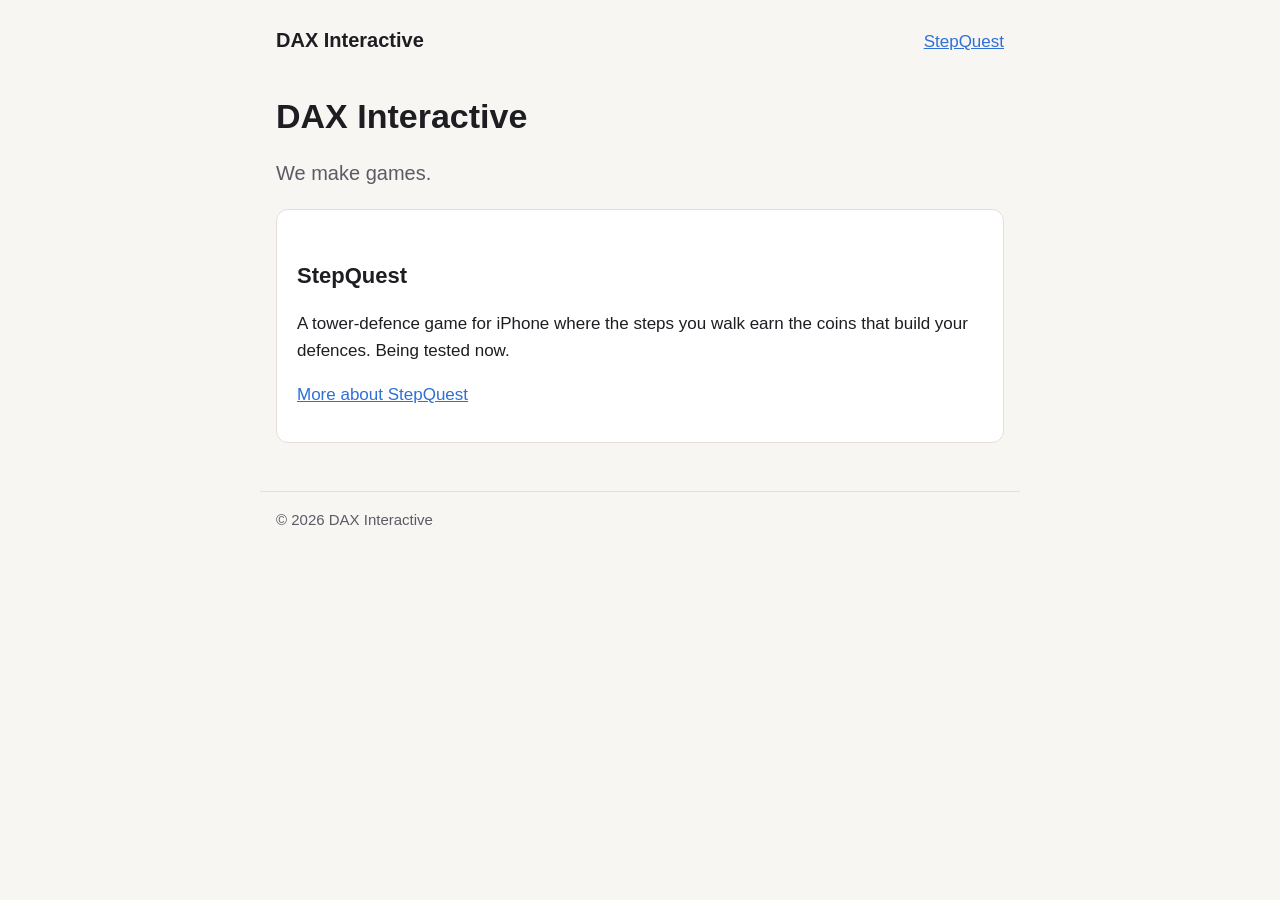
==== index.html @ 1858ae25 "Add a basic DAX Interactive site with the StepQuest privacy policy Co-Authored-By: Claude Opus 5.5 <" ====
<!doctype html>
<html lang="en-GB">
<head>
	<meta charset="utf-8">
	<meta name="viewport" content="width=device-width, initial-scale=1">
	<title>DAX Interactive</title>
	<meta name="description" content="DAX Interactive makes games.">
	<link rel="stylesheet" href="/style.css">
</head>
<body>
	<header>
		<a class="name" href="/">DAX Interactive</a>
		<nav><a href="/stepquest/">StepQuest</a></nav>
	</header>
	<main>
		<h1>DAX Interactive</h1>
		<p class="lead">We make games.</p>

		<div class="card">
			<h2>StepQuest</h2>
			<p>A tower-defence game for iPhone where the steps you walk earn the coins that build your defences. Being tested now.</p>
			<p><a href="/stepquest/">More about StepQuest</a></p>
		</div>
	</main>
	<footer>© 2026 DAX Interactive</footer>
</body>
</html>
---- style.css ----
/* DAX Interactive: one small stylesheet for every page. Colours are set
   once here, with a dark version for phones and computers set to dark mode. */
:root {
	--background: #f7f6f2;
	--surface: #ffffff;
	--text: #1d1d22;
	--muted: #5b5b66;
	--accent: #2f6fd6;
	--border: #e2e0d8;
}

@media (prefers-color-scheme: dark) {
	:root {
		--background: #15161a;
		--surface: #1e2026;
		--text: #ececf0;
		--muted: #a4a4b0;
		--accent: #7aa7ff;
		--border: #30323a;
	}
}

* { box-sizing: border-box; }

body {
	margin: 0;
	background: var(--background);
	color: var(--text);
	font: 17px/1.6 -apple-system, BlinkMacSystemFont, "Segoe UI", Roboto, Helvetica, Arial, sans-serif;
}

header, main, footer {
	max-width: 760px;
	margin: 0 auto;
	padding: 0 16px;
}

header {
	display: flex;
	flex-wrap: wrap;
	gap: 8px 24px;
	align-items: baseline;
	justify-content: space-between;
	padding-top: 24px;
	padding-bottom: 8px;
}

header .name {
	font-weight: 700;
	font-size: 20px;
	color: var(--text);
	text-decoration: none;
}

nav a { margin-left: 16px; }
nav a:first-child { margin-left: 0; }

a { color: var(--accent); }

h1 { font-size: 34px; line-height: 1.2; margin: 32px 0 8px; }
h2 { font-size: 22px; margin: 32px 0 8px; }

.lead { font-size: 20px; color: var(--muted); }
.muted { color: var(--muted); }

.card {
	background: var(--surface);
	border: 1px solid var(--border);
	border-radius: 12px;
	padding: 16px 20px;
	margin: 16px 0;
}

table { width: 100%; border-collapse: collapse; margin: 8px 0 16px; }
th, td { text-align: left; vertical-align: top; padding: 8px; border-bottom: 1px solid var(--border); }
th { font-weight: 600; }

footer {
	margin-top: 48px;
	padding-top: 16px;
	padding-bottom: 32px;
	border-top: 1px solid var(--border);
	color: var(--muted);
	font-size: 15px;
}
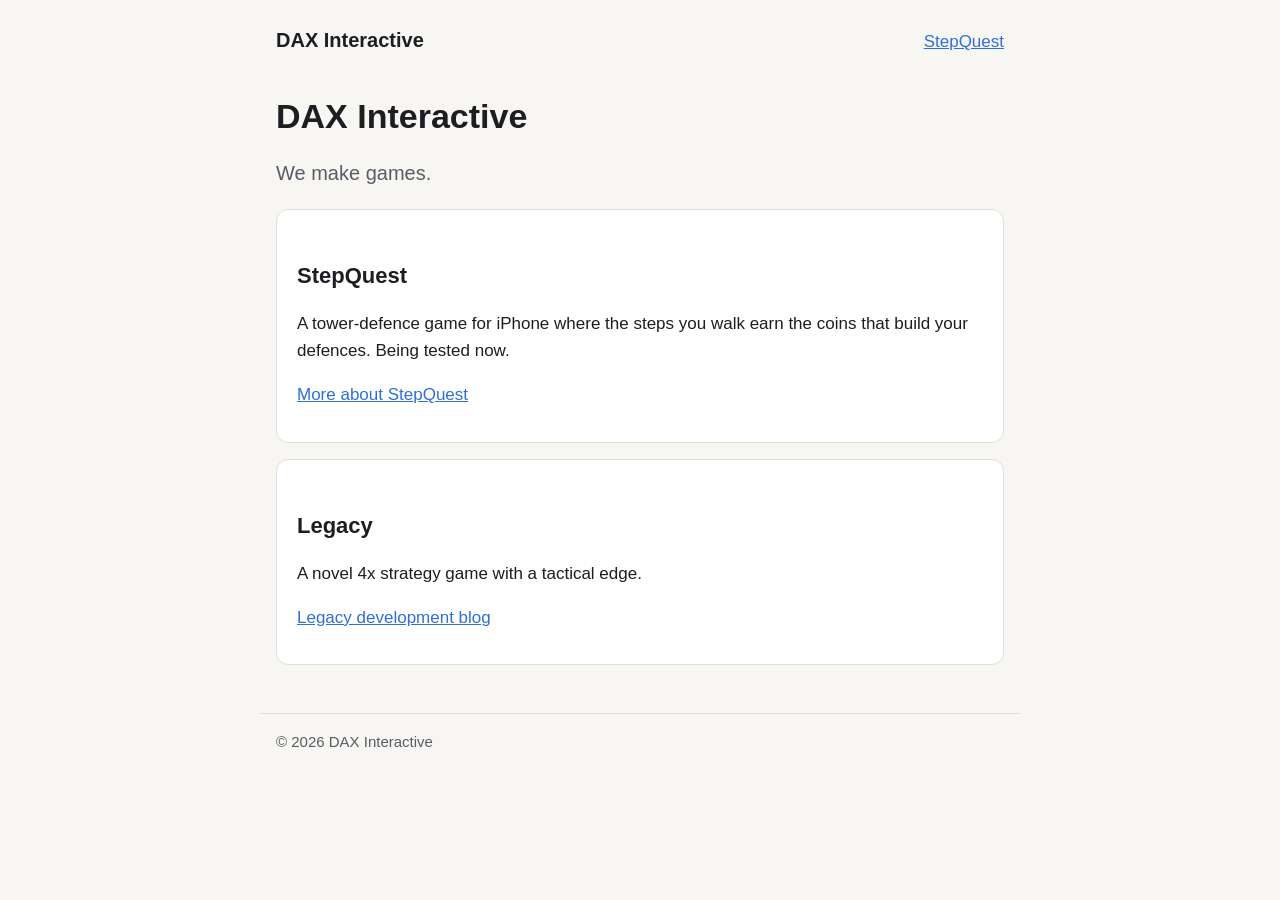
==== commit 59fb947f: "Adds update 1 and relevant resources" ====
--- a/index.html
+++ b/index.html
@@ -21,6 +21,12 @@
 			<p>A tower-defence game for iPhone where the steps you walk earn the coins that build your defences. Being tested now.</p>
 			<p><a href="/stepquest/">More about StepQuest</a></p>
 		</div>
+
+		<div class="card">
+			<h2>Legacy</h2>
+			<p>A novel 4x strategy game with a tactical edge.</p>
+			<p><a href="/legacy/">Legacy development blog</a></p>
+		</div>
 	</main>
 	<footer>© 2026 DAX Interactive</footer>
 </body>
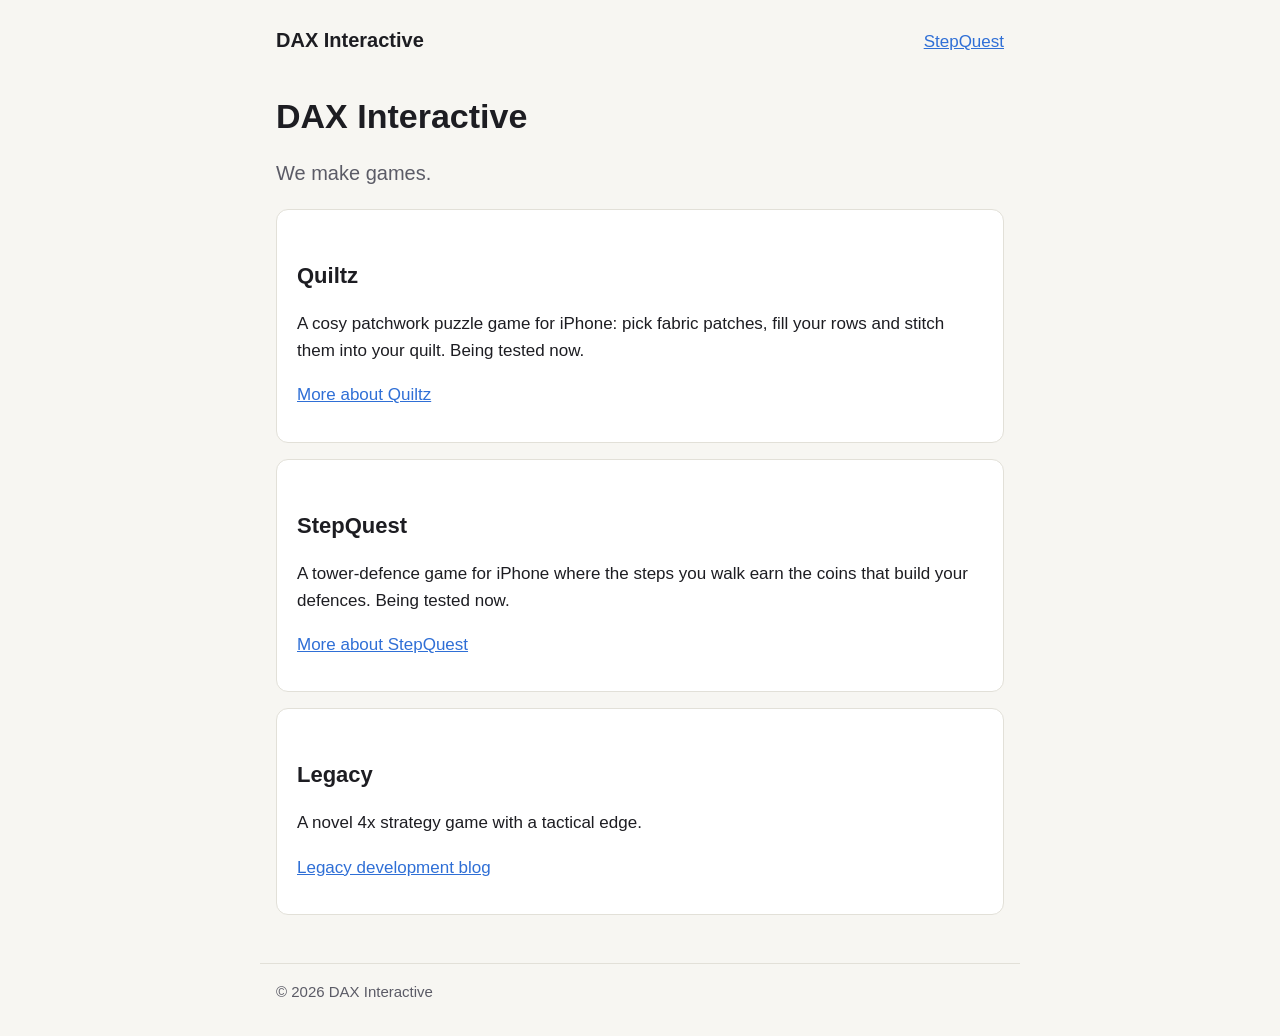
==== commit 4b398801: "Add the Quiltz game page and its privacy policy The game page has a sewing-table look in its own sty" ====
--- a/index.html
+++ b/index.html
@@ -17,6 +17,12 @@
 		<p class="lead">We make games.</p>
 
 		<div class="card">
+			<h2>Quiltz</h2>
+			<p>A cosy patchwork puzzle game for iPhone: pick fabric patches, fill your rows and stitch them into your quilt. Being tested now.</p>
+			<p><a href="/quiltz/">More about Quiltz</a></p>
+		</div>
+
+		<div class="card">
 			<h2>StepQuest</h2>
 			<p>A tower-defence game for iPhone where the steps you walk earn the coins that build your defences. Being tested now.</p>
 			<p><a href="/stepquest/">More about StepQuest</a></p>
--- a/style.css
+++ b/style.css
@@ -83,3 +83,21 @@
 	color: var(--muted);
 	font-size: 15px;
 }
+
+/* Phone screenshots side by side; they shrink to fit narrow screens. */
+.screenshots {
+	display: flex;
+	gap: 16px;
+	justify-content: center;
+	margin: 24px 0;
+}
+.screenshots img {
+	width: 100%;
+	max-width: 260px;
+	min-width: 0;
+	height: auto;
+	border-radius: 16px;
+	border: 1px solid var(--border);
+}
+
+li { margin: 4px 0; }
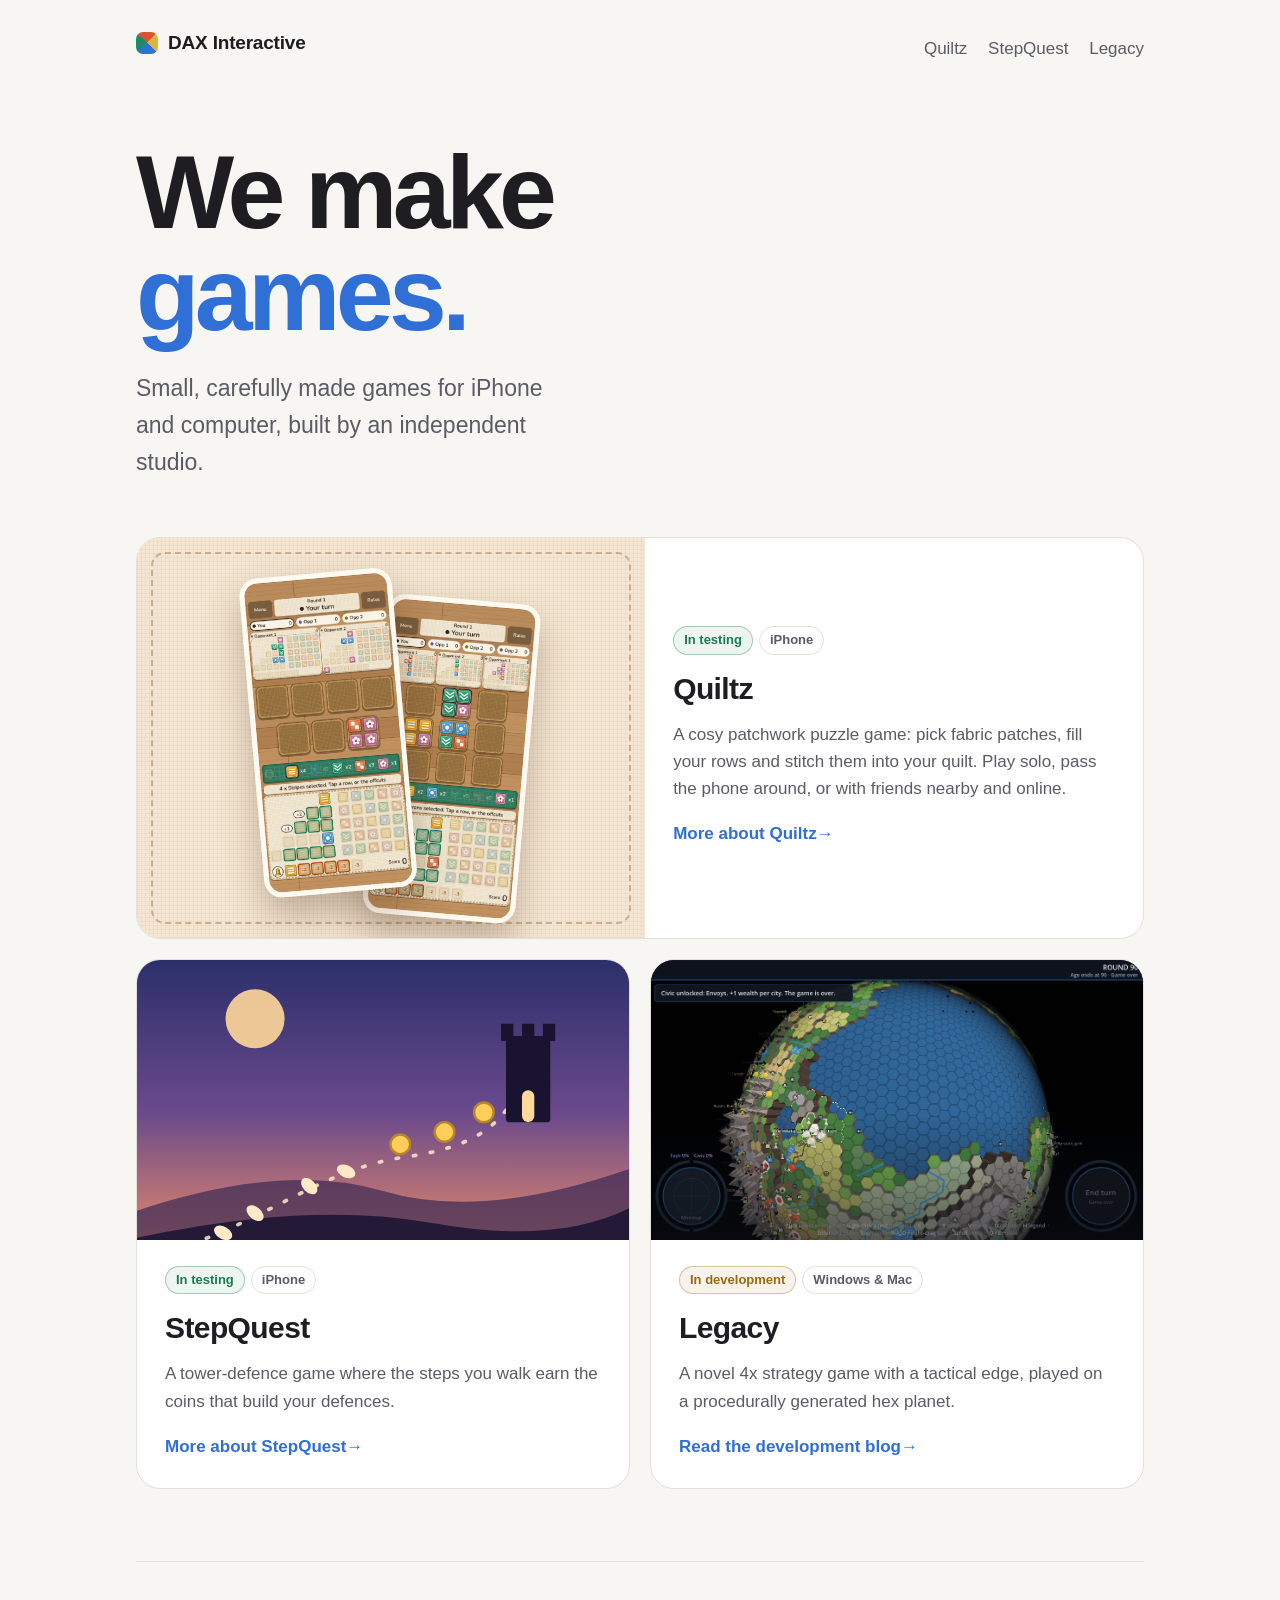
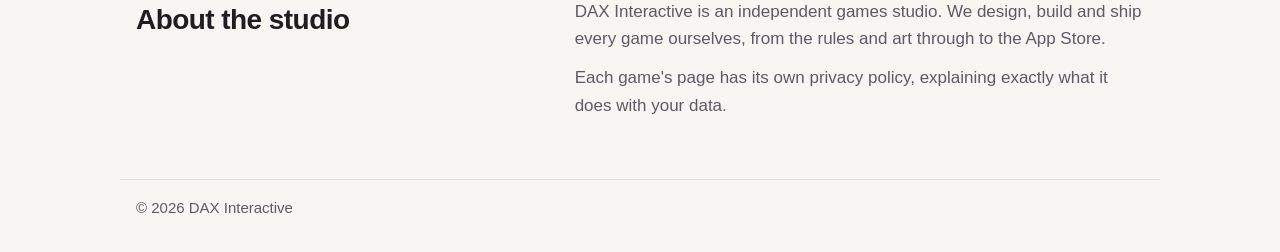
==== commit c51cf8ad: "Redesign the home page and brand the portfolio as DAX Interactive The home page gets a bolder intro " ====
--- a/index.html
+++ b/index.html
@@ -4,35 +4,94 @@
 	<meta charset="utf-8">
 	<meta name="viewport" content="width=device-width, initial-scale=1">
 	<title>DAX Interactive</title>
-	<meta name="description" content="DAX Interactive makes games.">
+	<meta name="description" content="DAX Interactive makes games: Quiltz and StepQuest for iPhone, and Legacy, a 4x strategy game in development.">
 	<link rel="stylesheet" href="/style.css">
+	<link rel="stylesheet" href="/home.css">
 </head>
-<body>
+<body class="home">
 	<header>
 		<a class="name" href="/">DAX Interactive</a>
-		<nav><a href="/stepquest/">StepQuest</a></nav>
+		<nav>
+			<a href="/quiltz/">Quiltz</a>
+			<a href="/stepquest/">StepQuest</a>
+			<a href="/legacy/">Legacy</a>
+		</nav>
 	</header>
 	<main>
-		<h1>DAX Interactive</h1>
-		<p class="lead">We make games.</p>
+		<section class="intro">
+			<h1>We make<br><span>games.</span></h1>
+			<p class="lead">Small, carefully made games for iPhone and computer, built by an independent studio.</p>
+		</section>
 
-		<div class="card">
-			<h2>Quiltz</h2>
-			<p>A cosy patchwork puzzle game for iPhone: pick fabric patches, fill your rows and stitch them into your quilt. Being tested now.</p>
-			<p><a href="/quiltz/">More about Quiltz</a></p>
+		<div class="games">
+			<a class="game wide" href="/quiltz/">
+				<div class="art quiltz" aria-hidden="true">
+					<img src="/quiltz/images/match-three-players.png" width="430" height="932" alt="">
+					<img src="/quiltz/images/match-four-players.png" width="430" height="932" alt="">
+				</div>
+				<div class="body">
+					<ul class="chips"><li class="live">In testing</li><li>iPhone</li></ul>
+					<h2>Quiltz</h2>
+					<p>A cosy patchwork puzzle game: pick fabric patches, fill your rows and stitch them into your quilt. Play solo, pass the phone around, or with friends nearby and online.</p>
+					<span class="go">More about Quiltz</span>
+				</div>
+			</a>
+
+			<a class="game" href="/stepquest/">
+				<div class="art stepquest" aria-hidden="true">
+					<svg viewBox="0 0 400 280" preserveAspectRatio="xMidYMid slice">
+						<circle cx="96" cy="74" r="24" fill="#ffd89a" opacity=".9"/>
+						<path d="M0 230 Q 120 190 200 214 T 400 196 V280 H0Z" fill="#3b2a55" opacity=".7"/>
+						<path d="M0 252 Q 140 222 240 240 T 400 228 V280 H0Z" fill="#241a38"/>
+						<path d="M30 262 C 110 236 150 196 220 186 S 300 150 318 120" fill="none" stroke="#ffe9c7" stroke-width="3" stroke-dasharray="2 12" stroke-linecap="round" opacity=".85"/>
+						<g fill="#ffe9c7">
+							<ellipse cx="70" cy="248" rx="5" ry="8" transform="rotate(-60 70 248)"/>
+							<ellipse cx="96" cy="232" rx="5" ry="8" transform="rotate(-50 96 232)"/>
+							<ellipse cx="140" cy="210" rx="5" ry="8" transform="rotate(-45 140 210)"/>
+							<ellipse cx="170" cy="198" rx="5" ry="8" transform="rotate(-65 170 198)"/>
+						</g>
+						<g fill="#ffcf5a" stroke="#b9852a" stroke-width="2">
+							<circle cx="214" cy="176" r="8"/>
+							<circle cx="250" cy="166" r="8"/>
+							<circle cx="282" cy="150" r="8"/>
+						</g>
+						<g fill="#1a1330">
+							<rect x="300" y="88" width="36" height="70" rx="2"/>
+							<rect x="296" y="78" width="10" height="14"/>
+							<rect x="313" y="78" width="10" height="14"/>
+							<rect x="330" y="78" width="10" height="14"/>
+							<rect x="313" y="132" width="10" height="26" rx="5" fill="#ffd89a"/>
+						</g>
+					</svg>
+				</div>
+				<div class="body">
+					<ul class="chips"><li class="live">In testing</li><li>iPhone</li></ul>
+					<h2>StepQuest</h2>
+					<p>A tower-defence game where the steps you walk earn the coins that build your defences.</p>
+					<span class="go">More about StepQuest</span>
+				</div>
+			</a>
+
+			<a class="game" href="/legacy/">
+				<div class="art legacy" aria-hidden="true">
+					<img src="/legacy/resources/1/generated-world.jpg" width="1155" height="649" alt="" loading="lazy">
+				</div>
+				<div class="body">
+					<ul class="chips"><li class="dev">In development</li><li>Windows &amp; Mac</li></ul>
+					<h2>Legacy</h2>
+					<p>A novel 4x strategy game with a tactical edge, played on a procedurally generated hex planet.</p>
+					<span class="go">Read the development blog</span>
+				</div>
+			</a>
 		</div>
 
-		<div class="card">
-			<h2>StepQuest</h2>
-			<p>A tower-defence game for iPhone where the steps you walk earn the coins that build your defences. Being tested now.</p>
-			<p><a href="/stepquest/">More about StepQuest</a></p>
-		</div>
-
-		<div class="card">
-			<h2>Legacy</h2>
-			<p>A novel 4x strategy game with a tactical edge.</p>
-			<p><a href="/legacy/">Legacy development blog</a></p>
-		</div>
+		<section class="about">
+			<h2>About the studio</h2>
+			<div>
+				<p>DAX Interactive is an independent games studio. We design, build and ship every game ourselves, from the rules and art through to the App Store.</p>
+				<p>Each game's page has its own privacy policy, explaining exactly what it does with your data.</p>
+			</div>
+		</section>
 	</main>
 	<footer>© 2026 DAX Interactive</footer>
 </body>
--- a/home.css
+++ b/home.css
@@ -0,0 +1,144 @@
+/* Home page only (<body class="home">), on top of style.css. Each game
+   card wears a little of its own game's look. */
+.home header, .home main, .home footer { max-width: 1040px; }
+
+.home header { padding-top: 28px; }
+.home header .name { font-size: 19px; letter-spacing: -0.01em; display: inline-flex; align-items: center; gap: 10px; }
+.home header .name::before { /* a small studio mark */
+	content: "";
+	width: 22px;
+	height: 22px;
+	border-radius: 7px;
+	background: conic-gradient(from 45deg, #e2b03c 0 25%, #2f6fd6 0 50%, #1f8a6a 0 75%, #d9542e 0);
+}
+.home nav a { color: var(--muted); text-decoration: none; font-weight: 500; }
+.home nav a:hover { color: var(--text); }
+
+/* ---- Hero ---- */
+.intro { padding: 72px 0 56px; }
+.intro h1 {
+	font-size: clamp(48px, 9vw, 104px);
+	line-height: .98;
+	letter-spacing: -0.045em;
+	font-weight: 800;
+	margin: 0;
+}
+.intro h1 span { color: var(--accent); }
+.intro .lead { max-width: 34ch; margin: 24px 0 0; font-size: clamp(19px, 2.2vw, 23px); }
+
+/* ---- Game cards ---- */
+.games { display: grid; grid-template-columns: repeat(2, 1fr); gap: 20px; }
+.game {
+	display: flex;
+	flex-direction: column;
+	border-radius: 24px;
+	overflow: hidden;
+	background: var(--surface);
+	border: 1px solid var(--border);
+	color: inherit;
+	text-decoration: none;
+	transition: transform .2s ease, box-shadow .2s ease;
+}
+.game:hover { transform: translateY(-3px); box-shadow: 0 24px 48px -24px rgba(20, 20, 30, .35); }
+.game.wide { grid-column: 1 / -1; flex-direction: row; }
+.game.wide .art { flex: 1.15; min-height: 380px; }
+.game.wide .body { flex: 1; align-self: center; }
+
+.game .art { position: relative; min-height: 280px; overflow: hidden; }
+.game .body { padding: 26px 28px 28px; }
+.game h2 { font-size: 30px; letter-spacing: -0.02em; margin: 10px 0 8px; }
+.game p { margin: 0 0 18px; color: var(--muted); }
+.game .go { font-weight: 600; color: var(--accent); }
+.game .go::after { content: " →"; display: inline-block; transition: transform .2s ease; }
+.game:hover .go::after { transform: translateX(4px); }
+
+.chips { display: flex; flex-wrap: wrap; gap: 6px; margin: 0; padding: 0; list-style: none; }
+.chips li {
+	margin: 0;
+	font-size: 13px;
+	font-weight: 600;
+	padding: 3px 10px;
+	border-radius: 999px;
+	border: 1px solid var(--border);
+	color: var(--muted);
+}
+.chips .live { color: #1f7a4d; border-color: rgba(31, 122, 77, .35); background: rgba(31, 122, 77, .08); }
+.chips .dev { color: #9a6a12; border-color: rgba(154, 106, 18, .35); background: rgba(154, 106, 18, .08); }
+
+/* Quiltz: linen and two phones */
+.art.quiltz {
+	background-color: #f4e6d2;
+	background-image:
+		repeating-linear-gradient(0deg, rgba(120, 80, 40, .05) 0 1px, transparent 1px 4px),
+		repeating-linear-gradient(90deg, rgba(120, 80, 40, .05) 0 1px, transparent 1px 4px);
+	display: flex;
+	justify-content: center;
+	align-items: center;
+}
+.art.quiltz::before {
+	content: "";
+	position: absolute;
+	inset: 14px;
+	border: 2px dashed #a8794f;
+	border-radius: 14px;
+	opacity: .5;
+}
+.art.quiltz { height: 400px; }
+.art.quiltz img {
+	position: relative;
+	height: 80%;
+	width: auto;
+	border: 5px solid #fffaf1;
+	border-radius: 18px;
+	box-shadow: 0 18px 36px rgba(70, 40, 15, .3);
+}
+.art.quiltz img:first-child { transform: rotate(-5deg) translate(14px, -4px); z-index: 1; }
+.art.quiltz img:last-child { transform: rotate(5deg) translate(-14px, 22px); }
+
+/* StepQuest: a dusk path of footsteps to a tower */
+.art.stepquest { background: linear-gradient(180deg, #2b2f6b 0%, #6b4a8c 55%, #e0866a 100%); }
+.art.stepquest svg { position: absolute; inset: 0; width: 100%; height: 100%; }
+
+/* Legacy: the generated world */
+.art.legacy { background: #0b0f17; }
+.art.legacy img { position: absolute; inset: 0; width: 100%; height: 100%; object-fit: cover; object-position: 60% 45%; }
+.art.legacy::after {
+	content: "";
+	position: absolute;
+	inset: 0;
+	background: linear-gradient(180deg, transparent 55%, rgba(11, 15, 23, .55));
+}
+
+/* ---- About strip ---- */
+.about {
+	display: grid;
+	grid-template-columns: 1fr 1.4fr;
+	gap: 32px;
+	margin: 72px 0 0;
+	padding: 36px 0 0;
+	border-top: 1px solid var(--border);
+}
+.about h2 { margin: 0; font-size: 28px; letter-spacing: -0.02em; }
+.about p { margin: 0 0 12px; color: var(--muted); }
+
+.home footer { display: flex; justify-content: space-between; flex-wrap: wrap; gap: 8px; }
+
+@media (prefers-color-scheme: dark) {
+	.chips .live { color: #6fd3a0; border-color: rgba(111, 211, 160, .3); background: rgba(111, 211, 160, .08); }
+	.chips .dev { color: #f0c470; border-color: rgba(240, 196, 112, .3); background: rgba(240, 196, 112, .08); }
+	.game:hover { box-shadow: 0 24px 48px -24px rgba(0, 0, 0, .7); }
+}
+
+@media (prefers-reduced-motion: reduce) {
+	.game, .game .go::after { transition: none; }
+	.game:hover { transform: none; }
+}
+
+@media (max-width: 760px) {
+	.games { grid-template-columns: 1fr; }
+	.game.wide { flex-direction: column; }
+	.game.wide .art, .game.wide .body { flex: none; }
+	.intro { padding: 48px 0 40px; }
+	.about { grid-template-columns: 1fr; gap: 12px; }
+	.art.quiltz { height: 340px; }
+}
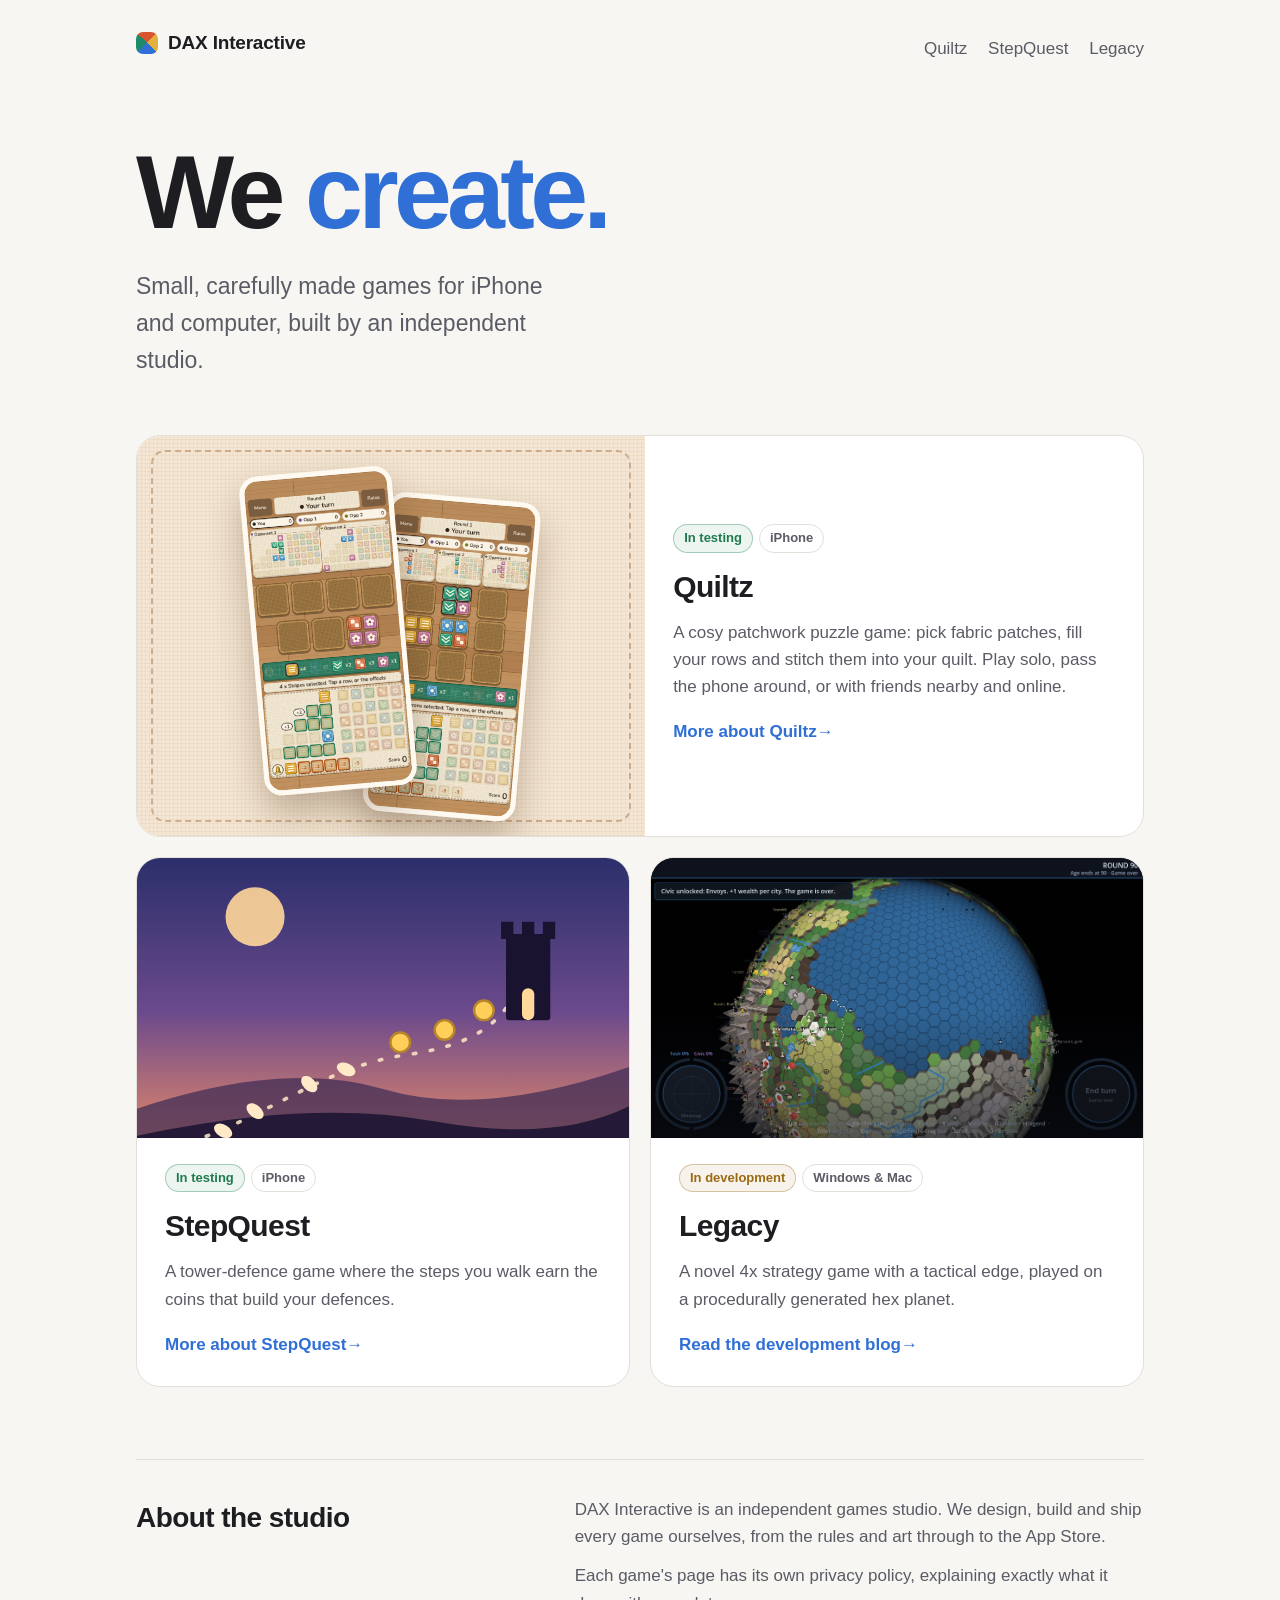
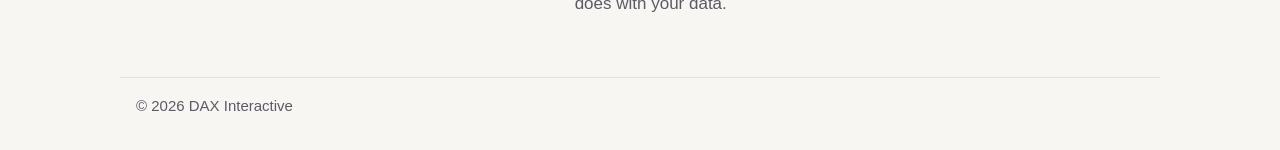
==== commit b869b08b: "Update index.html minor change from 'We make Games', to 'We create'" ====
--- a/index.html
+++ b/index.html
@@ -19,7 +19,7 @@
 	</header>
 	<main>
 		<section class="intro">
-			<h1>We make<br><span>games.</span></h1>
+			<h1>We <span>create.</span></h1>
 			<p class="lead">Small, carefully made games for iPhone and computer, built by an independent studio.</p>
 		</section>
 
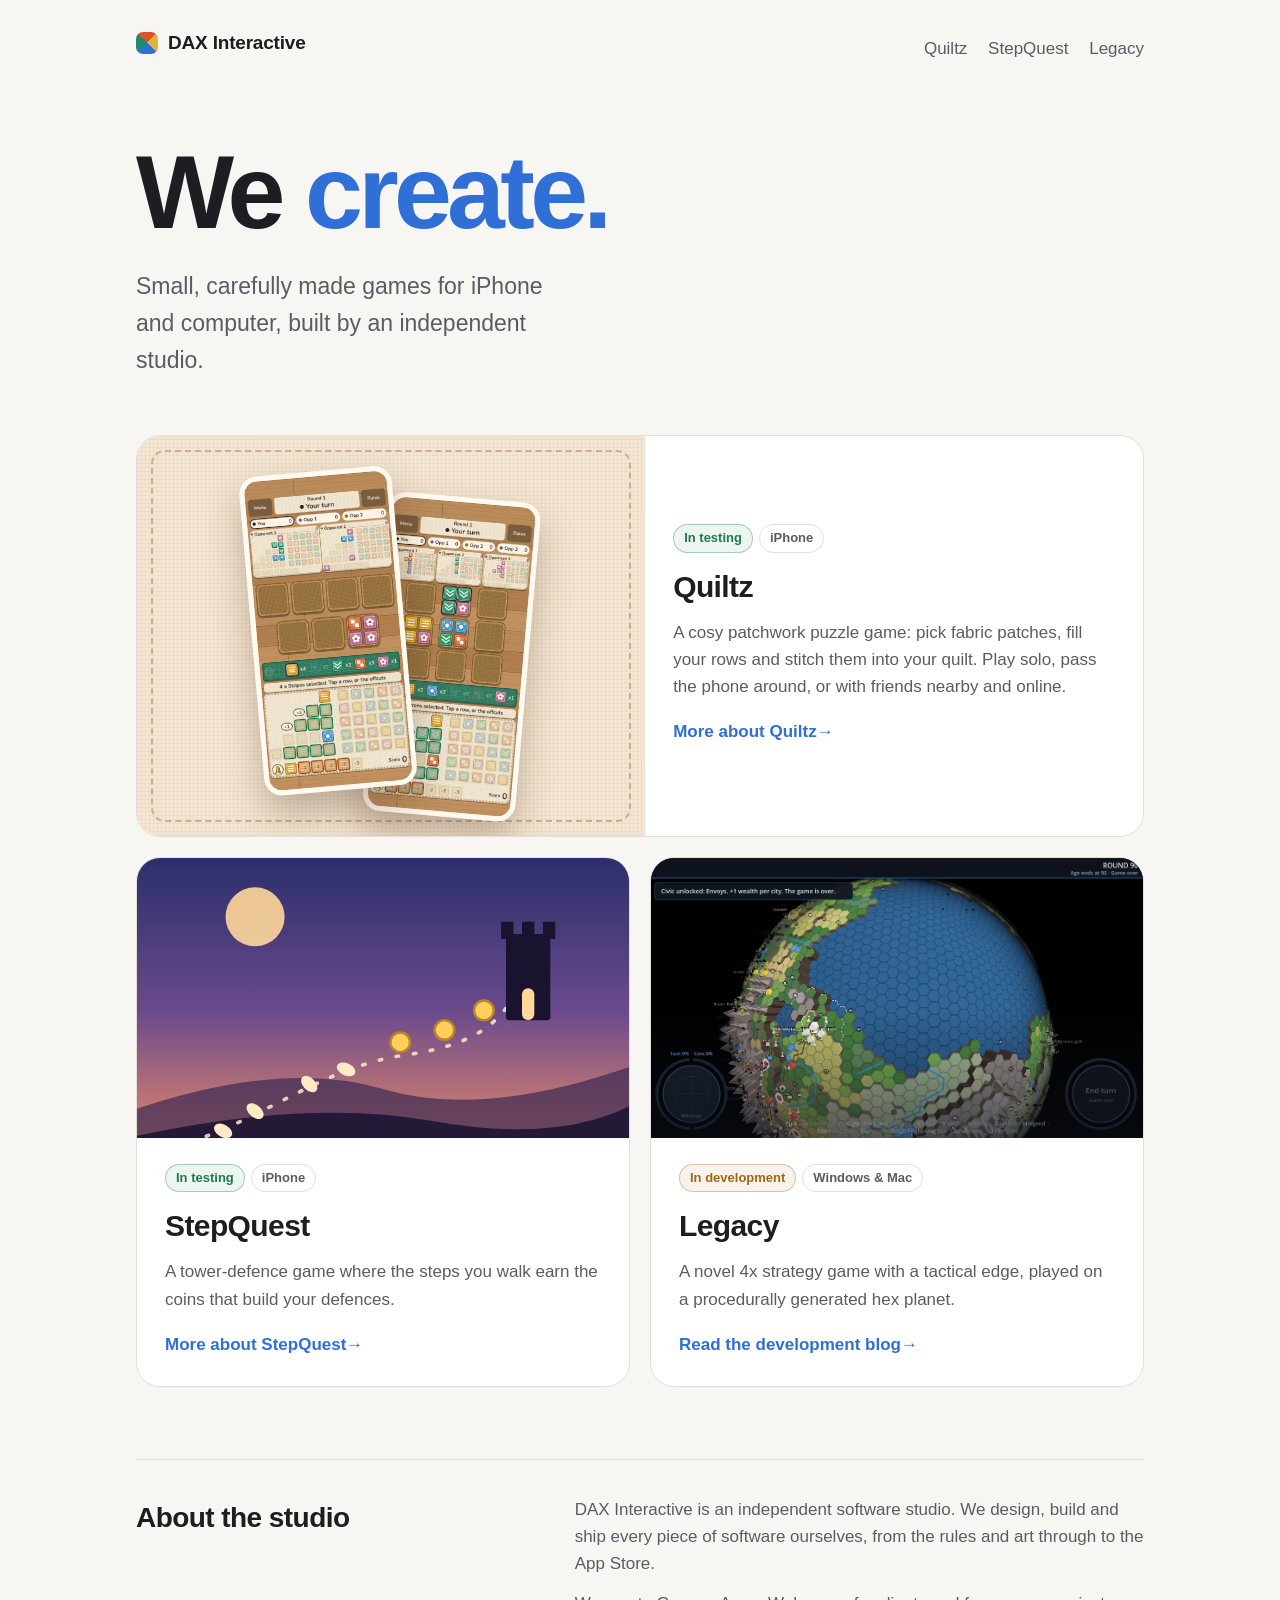
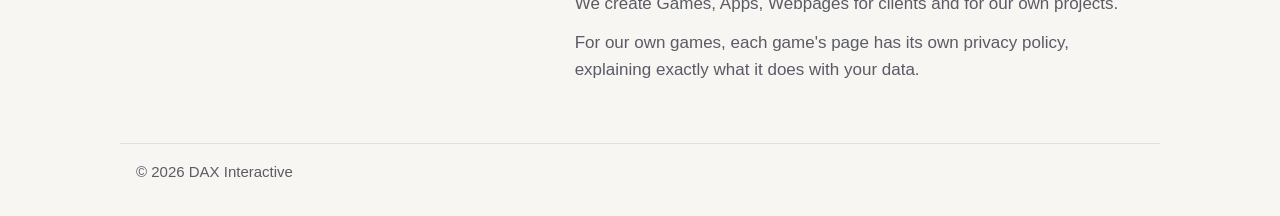
==== commit e815e469: "Update index.html Change wording to reflect we're a software company, not just a games company" ====
--- a/index.html
+++ b/index.html
@@ -88,8 +88,9 @@
 		<section class="about">
 			<h2>About the studio</h2>
 			<div>
-				<p>DAX Interactive is an independent games studio. We design, build and ship every game ourselves, from the rules and art through to the App Store.</p>
-				<p>Each game's page has its own privacy policy, explaining exactly what it does with your data.</p>
+				<p>DAX Interactive is an independent software studio. We design, build and ship every piece of software ourselves, from the rules and art through to the App Store.</p>
+				<p>We create Games, Apps, Webpages for clients and for our own projects.</p>
+				<p>For our own games, each game's page has its own privacy policy, explaining exactly what it does with your data.</p>
 			</div>
 		</section>
 	</main>
